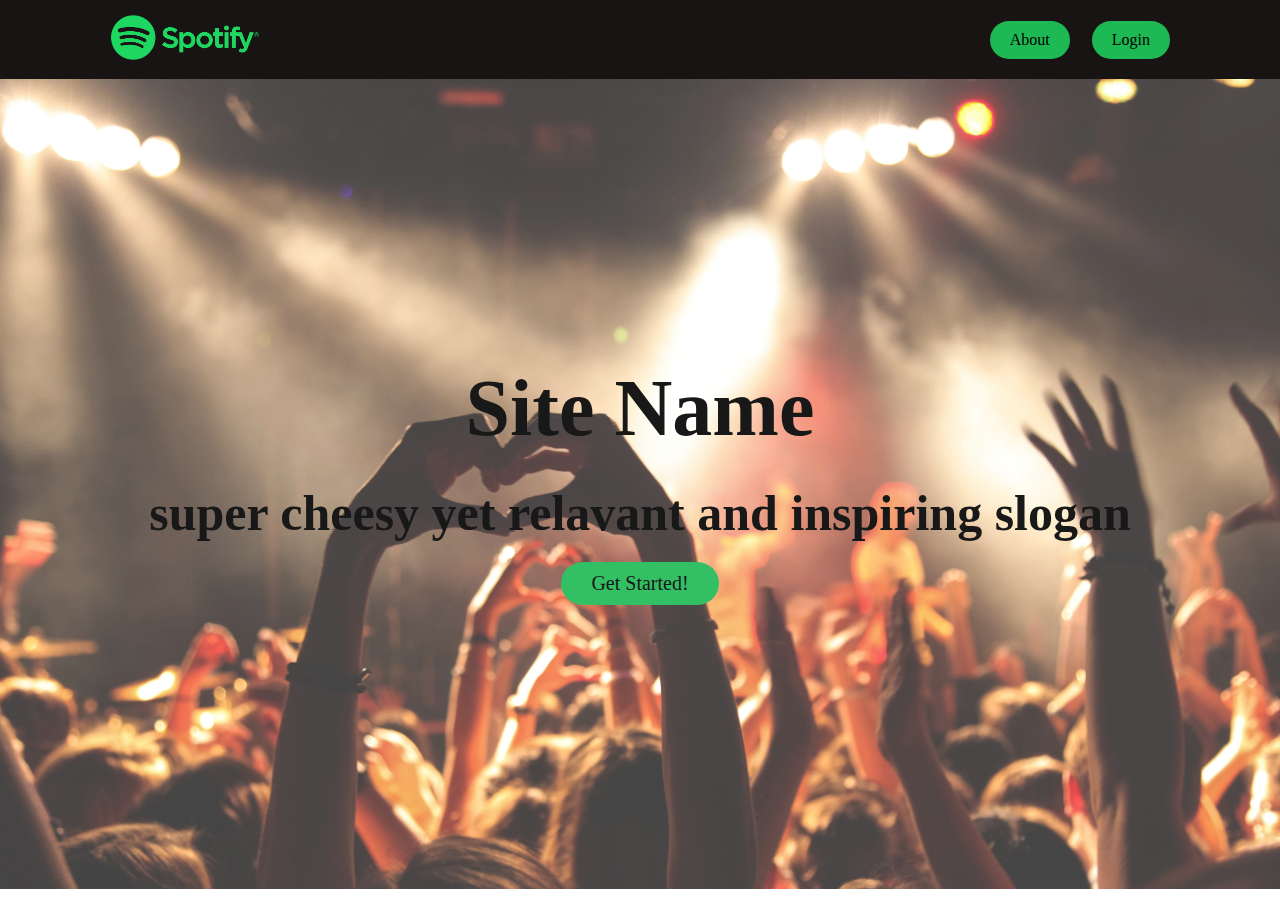
==== index.html @ a7065c3c "outline template started" ====
<!DOCTYPE html>
<html lang="en">
<head>
    <meta charset="UTF-8">
    <meta name="viewport" content="width=device-width, initial-scale=1.0">
    <link rel="stylesheet" href="styles.css">
    <title>Spotify-2</title>
</head>
<body>
<header>
    <div class="container">
        <nav>
            <div>
                <img src="/assets/spotify-icons-logos/logos/01_RGB/02_PNG/Spotify_Logo_RGB_Green.png" alt="">
            </div>
            <div id="menu">
                <a href="#">About</a>
                <a href="#">Login</a>
            </div>
        </nav>
    </div> 
</header>
<section id="main-landing">
    <div class="" id="banner">
        <h1>
            Site Name
        </h1>
        <h2>super cheesy yet relavant and inspiring slogan</h2>
        <a href="">Get Started!</a>
    </div>
</section>

<section>
    <div>

    </div>
    <div>

    </div>
    <div>

    </div>
</section>
   


    
</body>
</html>
---- styles.css ----
*{
    box-sizing:border-box;
    padding:0;
    margin:0;
    max-width:100%;
    /* border:1px solid grey; */
    }
    
html{
     /* min-width: 880px; */
     /* max-width: 1080px; */
     margin: 0 auto;
    font-size:62.5%;
    }
        
body {
    font-size: 1.6rem;
    }
        
header {
    width: 100%;
    background-color: #191414;
    display: flex;
    justify-content: center;
}

header div nav {
    /* background-color: #191414; */
    display: flex;
    justify-content: space-between;
    align-items: center;
    padding: 1.5rem 2rem;
}

header img {
    width: 150px;
}

div#menu {
    width: 17%;
    display: flex;
    justify-content: space-between;
}

header div nav div a {
    display: block;
    background-color: #1DB954;
    color: black;
    text-decoration: none;
    padding: 1rem 2rem;
    border-radius: 50px;
}

.container {
    width: 100%;
    max-width: 1100px;
}

section#main-landing {
    width: 100%;
    /* display: flex;
    justify-content: center; */
    /* align-items: center; */
    background-color: #191414;
    opacity: 90%;
}

#banner {
    min-height: 500px;
    height: 90vh;
    width: 100%;
    background-image: url(/assets/images/spot1.jpg);
    background-size: cover;
    display: flex;
    flex-direction: column;
    justify-content: center;
    align-items: center;
}

h1 {
    font-size: 8rem;
    padding-bottom: 3rem;
}

#main-landing h2 {
    font-size: 5rem;
    padding-bottom: 2rem;
}

#main-landing a {
    display: block;
    background-color: #1DB954;
    color: black;
    text-decoration: none;
    font-size: 2rem;
    padding: 1rem 3rem;
    border-radius: 50px;
}
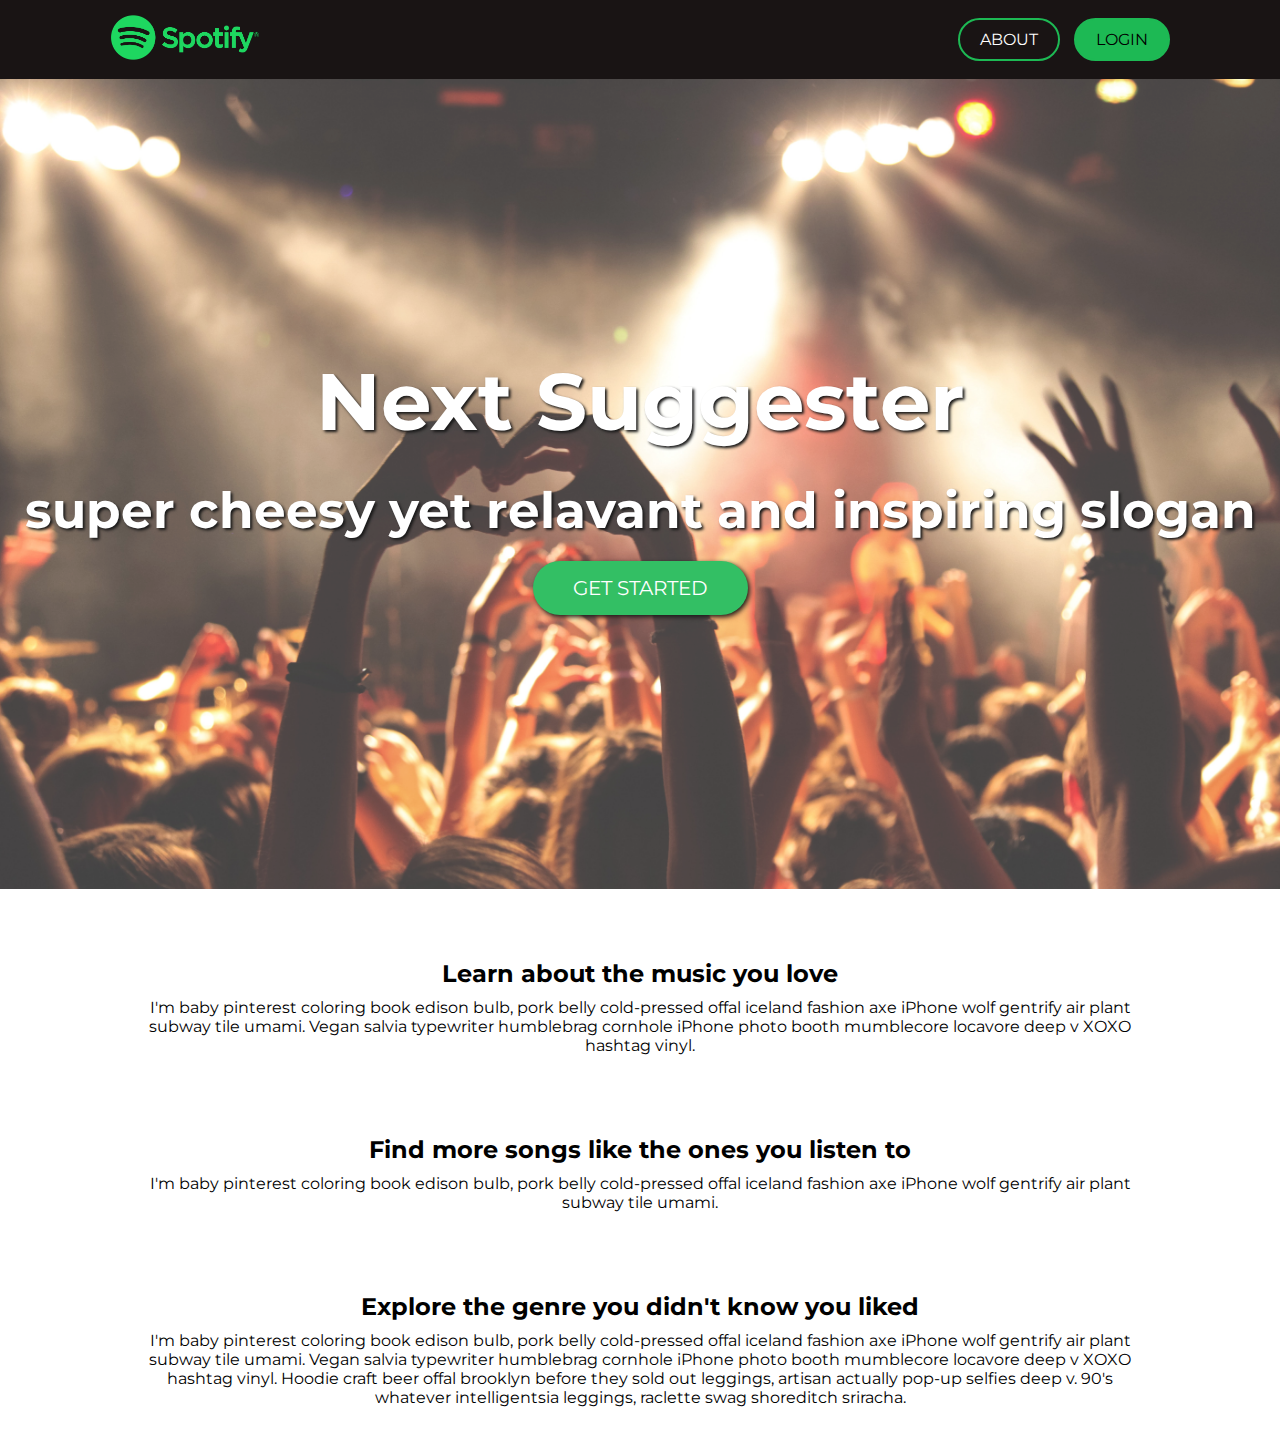
==== commit 0deb1c18: "created about.html" ====
--- a/index.html
+++ b/index.html
@@ -3,6 +3,7 @@
 <head>
     <meta charset="UTF-8">
     <meta name="viewport" content="width=device-width, initial-scale=1.0">
+    <link href="https://fonts.googleapis.com/css2?family=Montserrat:wght@400;600&display=swap" rel="stylesheet">
     <link rel="stylesheet" href="styles.css">
     <title>Spotify-2</title>
 </head>
@@ -14,8 +15,8 @@
                 <img src="/assets/spotify-icons-logos/logos/01_RGB/02_PNG/Spotify_Logo_RGB_Green.png" alt="">
             </div>
             <div id="menu">
-                <a href="#">About</a>
-                <a href="#">Login</a>
+                <a id="about-button" href="#">ABOUT</a>
+                <a href="#">LOGIN</a>
             </div>
         </nav>
     </div> 
@@ -23,23 +24,35 @@
 <section id="main-landing">
     <div class="" id="banner">
         <h1>
-            Site Name
+            Next Suggester
         </h1>
         <h2>super cheesy yet relavant and inspiring slogan</h2>
-        <a href="">Get Started!</a>
+        <a href="">GET STARTED</a>
     </div>
 </section>
 
-<section>
-    <div>
+<section id="learn-more">
+    <div class="container">
+        <h2>Learn about the music you love</h2>
+        <p>
+            I'm baby pinterest coloring book edison bulb, pork belly cold-pressed offal iceland fashion axe iPhone wolf gentrify air plant subway tile umami. Vegan salvia typewriter humblebrag cornhole iPhone photo booth mumblecore locavore deep v XOXO hashtag vinyl.
+        </p>
+    </div>
 
+    <div class="container">
+        <h2>Find more songs like the ones you listen to</h2>
+        <p>
+            I'm baby pinterest coloring book edison bulb, pork belly cold-pressed offal iceland fashion axe iPhone wolf gentrify air plant subway tile umami. 
+        </p>
     </div>
-    <div>
 
+    <div class="container">
+        <h2>Explore the genre you didn't know you liked</h2> 
+        <p>
+            I'm baby pinterest coloring book edison bulb, pork belly cold-pressed offal iceland fashion axe iPhone wolf gentrify air plant subway tile umami. Vegan salvia typewriter humblebrag cornhole iPhone photo booth mumblecore locavore deep v XOXO hashtag vinyl. Hoodie craft beer offal brooklyn before they sold out leggings, artisan actually pop-up selfies deep v. 90's whatever intelligentsia leggings, raclette swag shoreditch sriracha.
+        </p>   
     </div>
-    <div>
-
-    </div>
+   
 </section>
    
 
--- a/styles.css
+++ b/styles.css
@@ -15,6 +15,7 @@
         
 body {
     font-size: 1.6rem;
+    font-family: 'Montserrat', sans-serif;
     }
         
 header {
@@ -37,7 +38,7 @@
 }
 
 div#menu {
-    width: 17%;
+    width: 20%;
     display: flex;
     justify-content: space-between;
 }
@@ -49,6 +50,13 @@
     text-decoration: none;
     padding: 1rem 2rem;
     border-radius: 50px;
+    border: 2px solid #1DB954;
+}
+
+#about-button {
+    background-color: #191414;
+    /* border: 2px solid #1DB954; */
+    color: white;
 }
 
 .container {
@@ -63,6 +71,7 @@
     /* align-items: center; */
     background-color: #191414;
     opacity: 90%;
+    margin-bottom: 3rem;
 }
 
 #banner {
@@ -80,19 +89,46 @@
 h1 {
     font-size: 8rem;
     padding-bottom: 3rem;
+    text-shadow: 2px 2px 3px black;
+    color: white;
 }
 
 #main-landing h2 {
     font-size: 5rem;
+    text-align: center;
     padding-bottom: 2rem;
+    text-shadow: 2px 2px 3px black;
+    color: white;
 }
 
 #main-landing a {
     display: block;
     background-color: #1DB954;
-    color: black;
+    color: WHITE;
     text-decoration: none;
     font-size: 2rem;
-    padding: 1rem 3rem;
+    padding: 1.5rem 4rem;
     border-radius: 50px;
-}+    box-shadow: 2px 2px 5px black;
+}
+
+#learn-more {
+    display: flex;
+    flex-direction: column;
+    align-items: center;
+    justify-content: space-evenly;
+}
+
+#learn-more div {
+    width: 80%;
+    display: flex;
+    flex-direction: column;
+    justify-content: center;
+    align-items: center;
+    margin: 4rem 0;
+    text-align: center;
+}
+
+#learn-more div h2 {
+    margin-bottom: 1rem;
+}
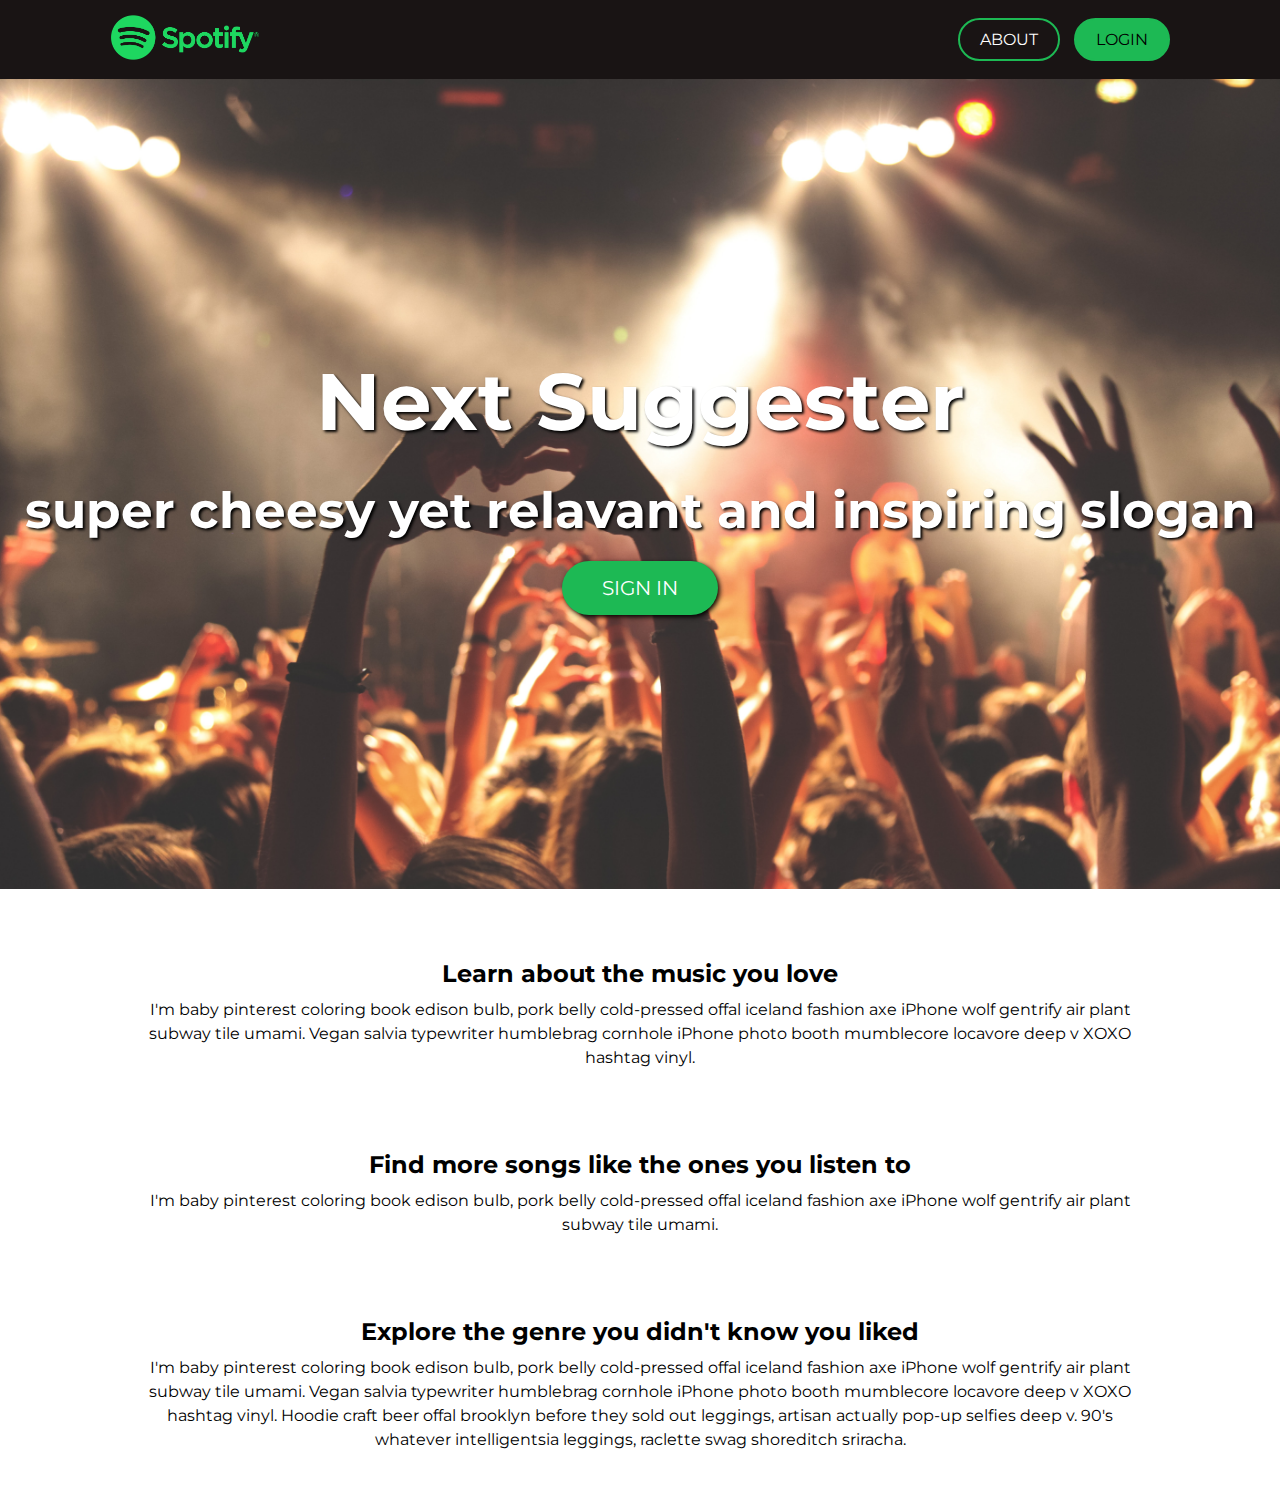
==== commit 2313f87f: "added a landing page before the home page" ====
--- a/index.html
+++ b/index.html
@@ -12,11 +12,12 @@
     <div class="container">
         <nav>
             <div>
-                <img src="/assets/spotify-icons-logos/logos/01_RGB/02_PNG/Spotify_Logo_RGB_Green.png" alt="">
+                <a id="logo" href="/index.html"> <img src="/assets/spotify-icons-logos/logos/01_RGB/02_PNG/Spotify_Logo_RGB_Green.png" alt="">
+                </a>
             </div>
             <div id="menu">
-                <a id="about-button" href="#">ABOUT</a>
-                <a href="#">LOGIN</a>
+                <a id="about-button" href="/about.html">ABOUT</a>
+                <a id="login-button" href="#">LOGIN</a>
             </div>
         </nav>
     </div> 
@@ -27,9 +28,10 @@
             Next Suggester
         </h1>
         <h2>super cheesy yet relavant and inspiring slogan</h2>
-        <a href="">GET STARTED</a>
+        <a href="#">SIGN IN</a>
     </div>
 </section>
+
 
 <section id="learn-more">
     <div class="container">
--- a/styles.css
+++ b/styles.css
@@ -43,7 +43,7 @@
     justify-content: space-between;
 }
 
-header div nav div a {
+#login-button {
     display: block;
     background-color: #1DB954;
     color: black;
@@ -53,12 +53,36 @@
     border: 2px solid #1DB954;
 }
 
+
 #about-button {
+    display: block;
     background-color: #191414;
     /* border: 2px solid #1DB954; */
     color: white;
-}
-
+    text-decoration: none;
+    padding: 1rem 2rem;
+    border-radius: 50px;
+    border: 2px solid #1DB954;
+}
+
+#login-button:hover {
+    background-color: white;
+    color: #1DB954;
+    font-weight: 600;
+    transition: .5s;
+}
+
+#about-button:hover {
+    background-color: white;
+    color: #1DB954;
+    font-weight: 600;
+    transition: .5s;
+}
+
+#logo img:hover {
+    transform: scale(1.1);
+    transition: 0.4s;
+}
 .container {
     width: 100%;
     max-width: 1100px;
@@ -66,11 +90,7 @@
 
 section#main-landing {
     width: 100%;
-    /* display: flex;
-    justify-content: center; */
-    /* align-items: center; */
     background-color: #191414;
-    opacity: 90%;
     margin-bottom: 3rem;
 }
 
@@ -112,6 +132,14 @@
     box-shadow: 2px 2px 5px black;
 }
 
+#main-landing a:hover {
+    background-color: white;
+    color: #1DB954;
+    font-weight: 600;
+    transition: .5s;
+    border: 2px solid #1DB954;
+}
+
 #learn-more {
     display: flex;
     flex-direction: column;
@@ -132,3 +160,61 @@
 #learn-more div h2 {
     margin-bottom: 1rem;
 }
+
+#learn-more div p {
+    line-height: 1.5;
+}
+
+
+.about {
+    background-color: #1DB954;
+    padding: 5%;
+}
+
+section.about {
+    display: flex;
+    justify-content: center;
+    /* padding: 2%; */
+    text-align: center;
+}
+
+section.about h2 {
+    font-size: 3rem;
+    padding-bottom: 0.5rem;
+}
+
+section.about p {
+    line-height: 1.5;
+    padding-bottom: 1rem;
+}
+
+.who {
+    display: flex;
+    flex-direction: column;
+    align-items: center;
+}
+
+.who div {
+    display: flex;
+    flex-wrap: wrap;
+    justify-content: space-evenly;
+}
+
+.who div div {
+    width: 30%;
+    min-width: 300px;
+    display: flex;
+    flex-direction: column;
+    text-align: center;
+    /* padding: 2rem 0; */
+    margin: 2rem 0;
+    border: 4px solid #191414;;
+    border-radius: 10px;
+}
+.who div div h3 {
+    margin: .5rem 0;
+}
+
+.who div div p {
+    margin: .5rem 0 1rem;
+}
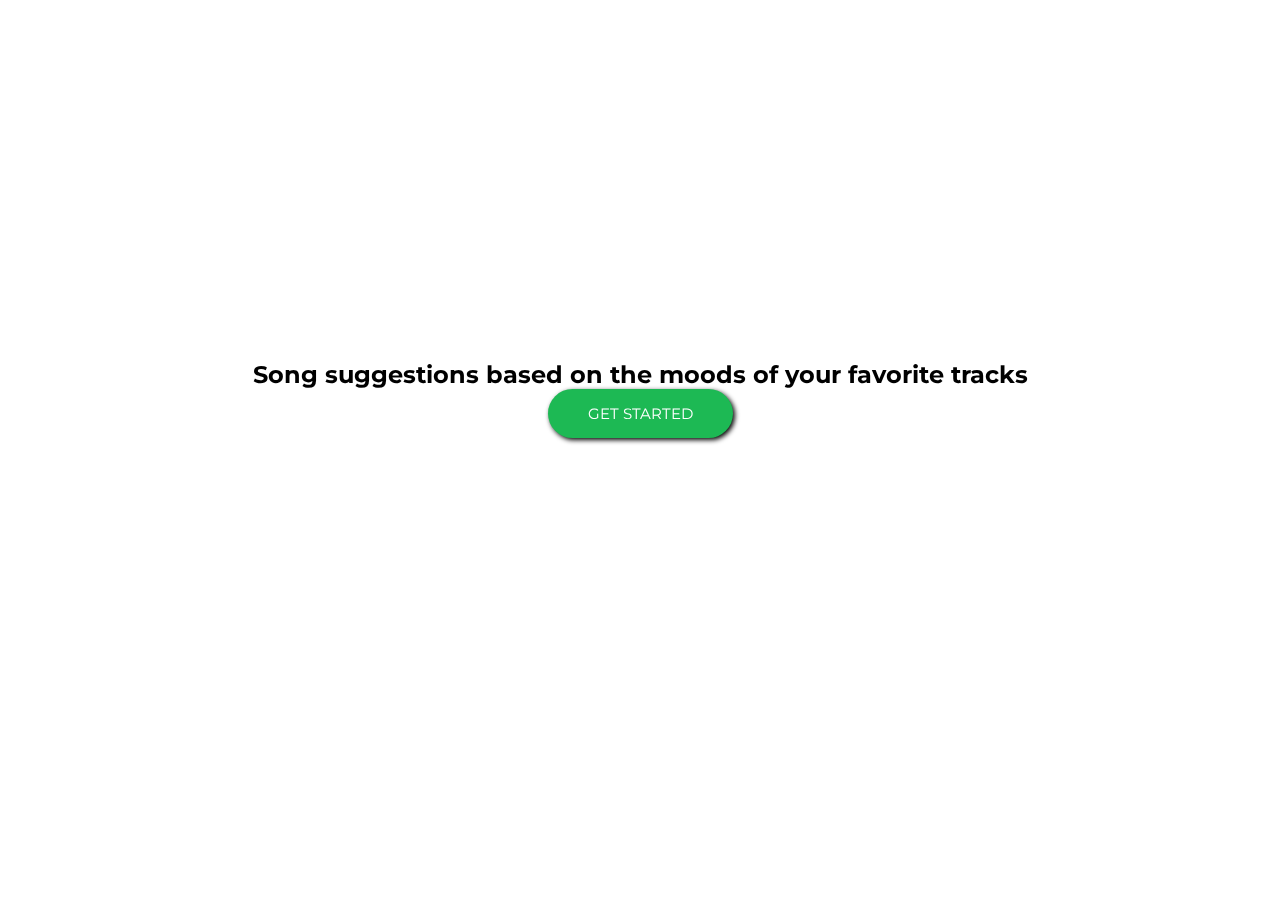
==== commit 44b2e436: "Merge pull request #6 from Build-Week-Spotify-2/Kevin-Lam" ====
--- a/index.html
+++ b/index.html
@@ -4,61 +4,24 @@
     <meta charset="UTF-8">
     <meta name="viewport" content="width=device-width, initial-scale=1.0">
     <link href="https://fonts.googleapis.com/css2?family=Montserrat:wght@400;600&display=swap" rel="stylesheet">
-    <link rel="stylesheet" href="styles.css">
-    <title>Spotify-2</title>
+    <link rel="stylesheet" href="landing.css">
+    <title>Document</title>
 </head>
 <body>
-<header>
-    <div class="container">
-        <nav>
-            <div>
-                <a id="logo" href="/index.html"> <img src="/assets/spotify-icons-logos/logos/01_RGB/02_PNG/Spotify_Logo_RGB_Green.png" alt="">
-                </a>
-            </div>
-            <div id="menu">
-                <a id="about-button" href="/about.html">ABOUT</a>
-                <a id="login-button" href="#">LOGIN</a>
-            </div>
-        </nav>
-    </div> 
-</header>
-<section id="main-landing">
-    <div class="" id="banner">
-        <h1>
-            Next Suggester
-        </h1>
-        <h2>super cheesy yet relavant and inspiring slogan</h2>
-        <a href="#">SIGN IN</a>
-    </div>
-</section>
+    
+    <div id="landing-header">
+        <h2>Song suggestions based on the moods of your favorite tracks</h2>
+       <a href="/landing.html">GET STARTED</a>
+   </div>
+   
+   <ul class="slideshow">
+     <li></li>
+     <li></li>
+     <li></li>
+     <li></li>
+     <li></li>
+   </ul>
 
 
-<section id="learn-more">
-    <div class="container">
-        <h2>Learn about the music you love</h2>
-        <p>
-            I'm baby pinterest coloring book edison bulb, pork belly cold-pressed offal iceland fashion axe iPhone wolf gentrify air plant subway tile umami. Vegan salvia typewriter humblebrag cornhole iPhone photo booth mumblecore locavore deep v XOXO hashtag vinyl.
-        </p>
-    </div>
-
-    <div class="container">
-        <h2>Find more songs like the ones you listen to</h2>
-        <p>
-            I'm baby pinterest coloring book edison bulb, pork belly cold-pressed offal iceland fashion axe iPhone wolf gentrify air plant subway tile umami. 
-        </p>
-    </div>
-
-    <div class="container">
-        <h2>Explore the genre you didn't know you liked</h2> 
-        <p>
-            I'm baby pinterest coloring book edison bulb, pork belly cold-pressed offal iceland fashion axe iPhone wolf gentrify air plant subway tile umami. Vegan salvia typewriter humblebrag cornhole iPhone photo booth mumblecore locavore deep v XOXO hashtag vinyl. Hoodie craft beer offal brooklyn before they sold out leggings, artisan actually pop-up selfies deep v. 90's whatever intelligentsia leggings, raclette swag shoreditch sriracha.
-        </p>   
-    </div>
-   
-</section>
-   
-
-
-    
 </body>
 </html>--- a/landing.css
+++ b/landing.css
@@ -0,0 +1,121 @@
+*{
+    box-sizing:border-box;
+    padding:0;
+    margin:0;
+    max-width:100%;
+    /* border:1px solid grey; */
+    }
+    
+html{
+     margin: 0 auto;
+    font-size:62.5%;
+    }
+        
+body {
+    font-size: 1.6rem;
+    font-family: 'Montserrat', sans-serif;
+    }
+
+ #landing-header {
+    z-index: 1; 
+    position: relative;
+    text-align: center;
+    padding-top: 40vh;
+  }
+
+ #landing-header h1 {
+    color: #fff;
+    font-size: 7rem;
+    text-shadow: 2px 2px 3px black;
+    padding-bottom: 2.5rem;
+  }
+
+#landing-header a {
+    display: inline-block;
+    background-color: #1DB954;
+    color: WHITE;
+    text-decoration: none;
+    font-size: 1.5rem;
+    padding: 1.5rem 4rem;
+    border-radius: 50px;
+    box-shadow: 2px 2px 5px black;
+}
+
+#landing-header a:hover {
+    background-color: black;
+    color: #1DB954;
+    /* color: white; */
+    font-weight: 600;
+    /* border: 2px solid #1DB954; */
+    transition: .7s;
+    box-shadow: none;
+}
+
+
+ .slideshow { 
+    position: fixed;
+    width: 100%;
+    height: 100%;
+    top: 0;
+    left: 0;
+    z-index: 0;
+    list-style: none;
+    margin: 0;
+    padding: 0;
+  }
+
+ .slideshow li { 
+    width: 100%;
+    height: 100%;
+    position: absolute;
+    top: 0;
+    left: 0;
+    background-size: cover;
+    background-position: 50% 50%;
+    background-repeat: no-repeat;
+    opacity: 0;
+    z-index: 0;
+    animation: imageAnimation 50s linear infinite; 
+  }
+
+ .slideshow li:nth-child(1) { 
+    background-image: url(https://images.unsplash.com/photo-1429962714451-bb934ecdc4ec?ixlib=rb-1.2.1&ixid=eyJhcHBfaWQiOjEyMDd9&auto=format&fit=crop&w=2100&q=80) 
+  }
+ .slideshow li:nth-child(2) { 
+    background-image: url(https://images.unsplash.com/photo-1502773860571-211a597d6e4b?ixlib=rb-1.2.1&ixid=eyJhcHBfaWQiOjEyMDd9&auto=format&fit=crop&w=2100&q=80);
+    animation-delay: 10s; 
+  }
+ .slideshow li:nth-child(3) { 
+    background-image: url(https://images.unsplash.com/photo-1468164016595-6108e4c60c8b?ixlib=rb-1.2.1&auto=format&fit=crop&w=2100&q=80);
+    animation-delay: 20s; 
+  }
+ .slideshow li:nth-child(4) { 
+    background-image: url(https://images.unsplash.com/photo-1489641493513-ba4ee84ccea9?ixlib=rb-1.2.1&ixid=eyJhcHBfaWQiOjEyMDd9&auto=format&fit=crop&w=2100&q=80);
+    animation-delay: 30s; 
+  }
+ .slideshow li:nth-child(5) { 
+    background-image: url(https://images.unsplash.com/photo-1470229722913-7c0e2dbbafd3?ixlib=rb-1.2.1&ixid=eyJhcHBfaWQiOjEyMDd9&auto=format&fit=crop&w=2100&q=80);
+    animation-delay: 40s; 
+  }
+  
+  @keyframes imageAnimation { 
+    0% { 
+      opacity: 0; 
+      animation-timing-function: ease-in;
+    }
+    10% {
+      opacity: 1;
+      animation-timing-function: ease-out;
+    }
+    20% {
+      opacity: 1
+    }
+    30% {
+      opacity: 0
+    }
+  }
+
+  /* Older browser support - .no-cssanimations class added by modernizr */
+.no-cssanimations .slideshow li {
+	opacity: 1;
+}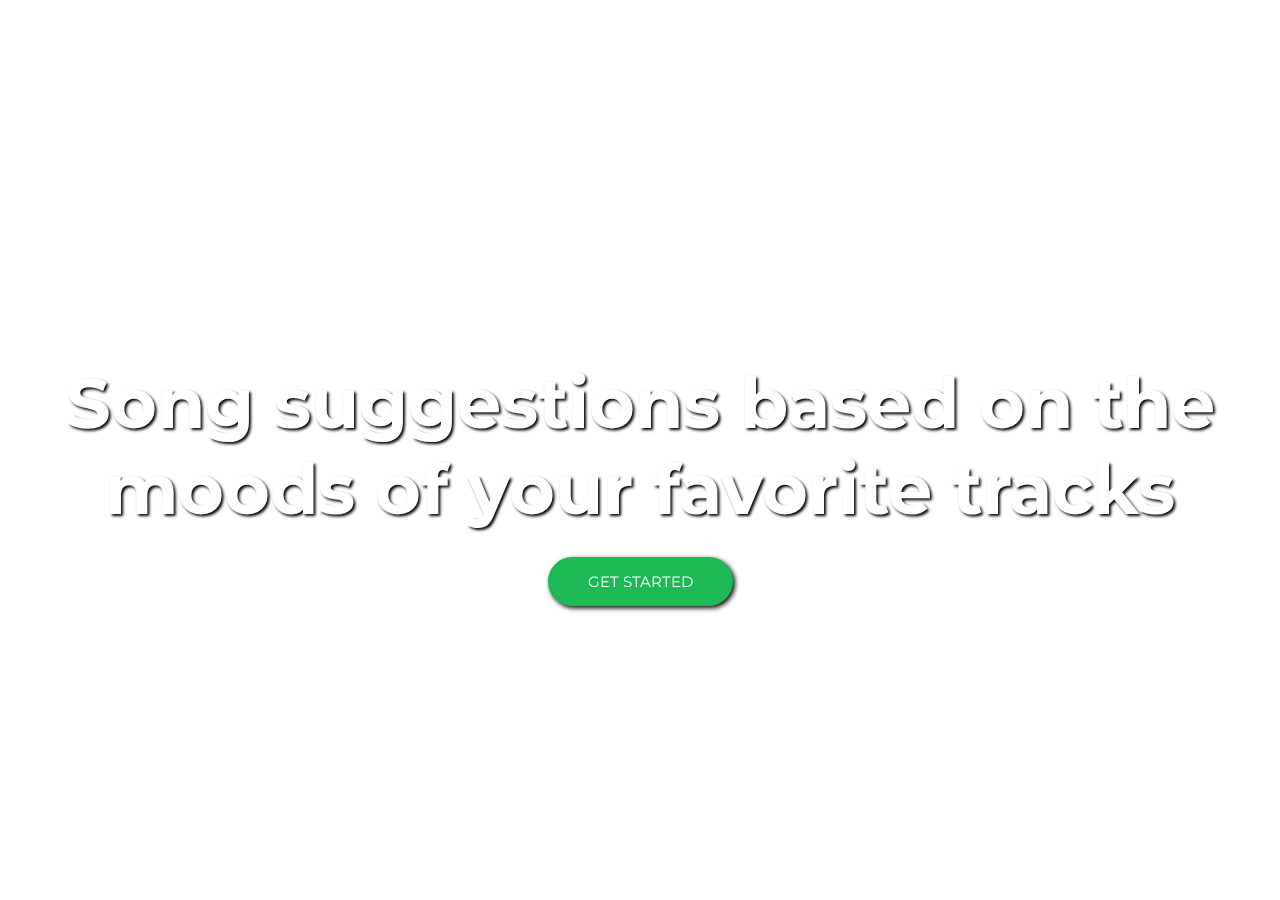
==== commit 5f6271be: "added more styling features" ====
--- a/index.html
+++ b/index.html
@@ -4,22 +4,23 @@
     <meta charset="UTF-8">
     <meta name="viewport" content="width=device-width, initial-scale=1.0">
     <link href="https://fonts.googleapis.com/css2?family=Montserrat:wght@400;600&display=swap" rel="stylesheet">
+    <link rel="icon" type="image/png" href="/assets/spotify-icons-logos/icons/01_RGB/02_PNG/Spotify_Icon_RGB_Green.png">
     <link rel="stylesheet" href="landing.css">
-    <title>Document</title>
+    <title>Spotify 2 Group</title>
 </head>
 <body>
     
     <div id="landing-header">
         <h2>Song suggestions based on the moods of your favorite tracks</h2>
-       <a href="/landing.html">GET STARTED</a>
+       <a role="button" href="/landing.html">GET STARTED</a>
    </div>
    
-   <ul class="slideshow">
-     <li></li>
-     <li></li>
-     <li></li>
-     <li></li>
-     <li></li>
+   <ul role="background image slideshow" class="slideshow">
+     <li role="image 1"></li>
+     <li role="image 2"></li>
+     <li role="image 3"></li>
+     <li role="image 4"></li>
+     <li role="image 5"></li>
    </ul>
 
 
--- a/landing.css
+++ b/landing.css
@@ -23,11 +23,12 @@
     padding-top: 40vh;
   }
 
- #landing-header h1 {
+ #landing-header h2 {
     color: #fff;
     font-size: 7rem;
     text-shadow: 2px 2px 3px black;
     padding-bottom: 2.5rem;
+    margin: 0 2rem;
   }
 
 #landing-header a {
@@ -118,4 +119,25 @@
   /* Older browser support - .no-cssanimations class added by modernizr */
 .no-cssanimations .slideshow li {
 	opacity: 1;
-}+}
+
+
+@media(max-width: 1000px){
+    #landing-header h2 {
+        font-size: 6rem;
+    }
+}
+@media(max-width: 800px){
+    #landing-header h2 {
+        font-size: 5rem;
+        margin: 0 1rem;
+    }
+}
+@media(max-width: 500px){
+    #landing-header h2 {
+        font-size: 4rem;
+    }
+    #landing-header {
+        padding-top: 30vh;
+    }
+}
